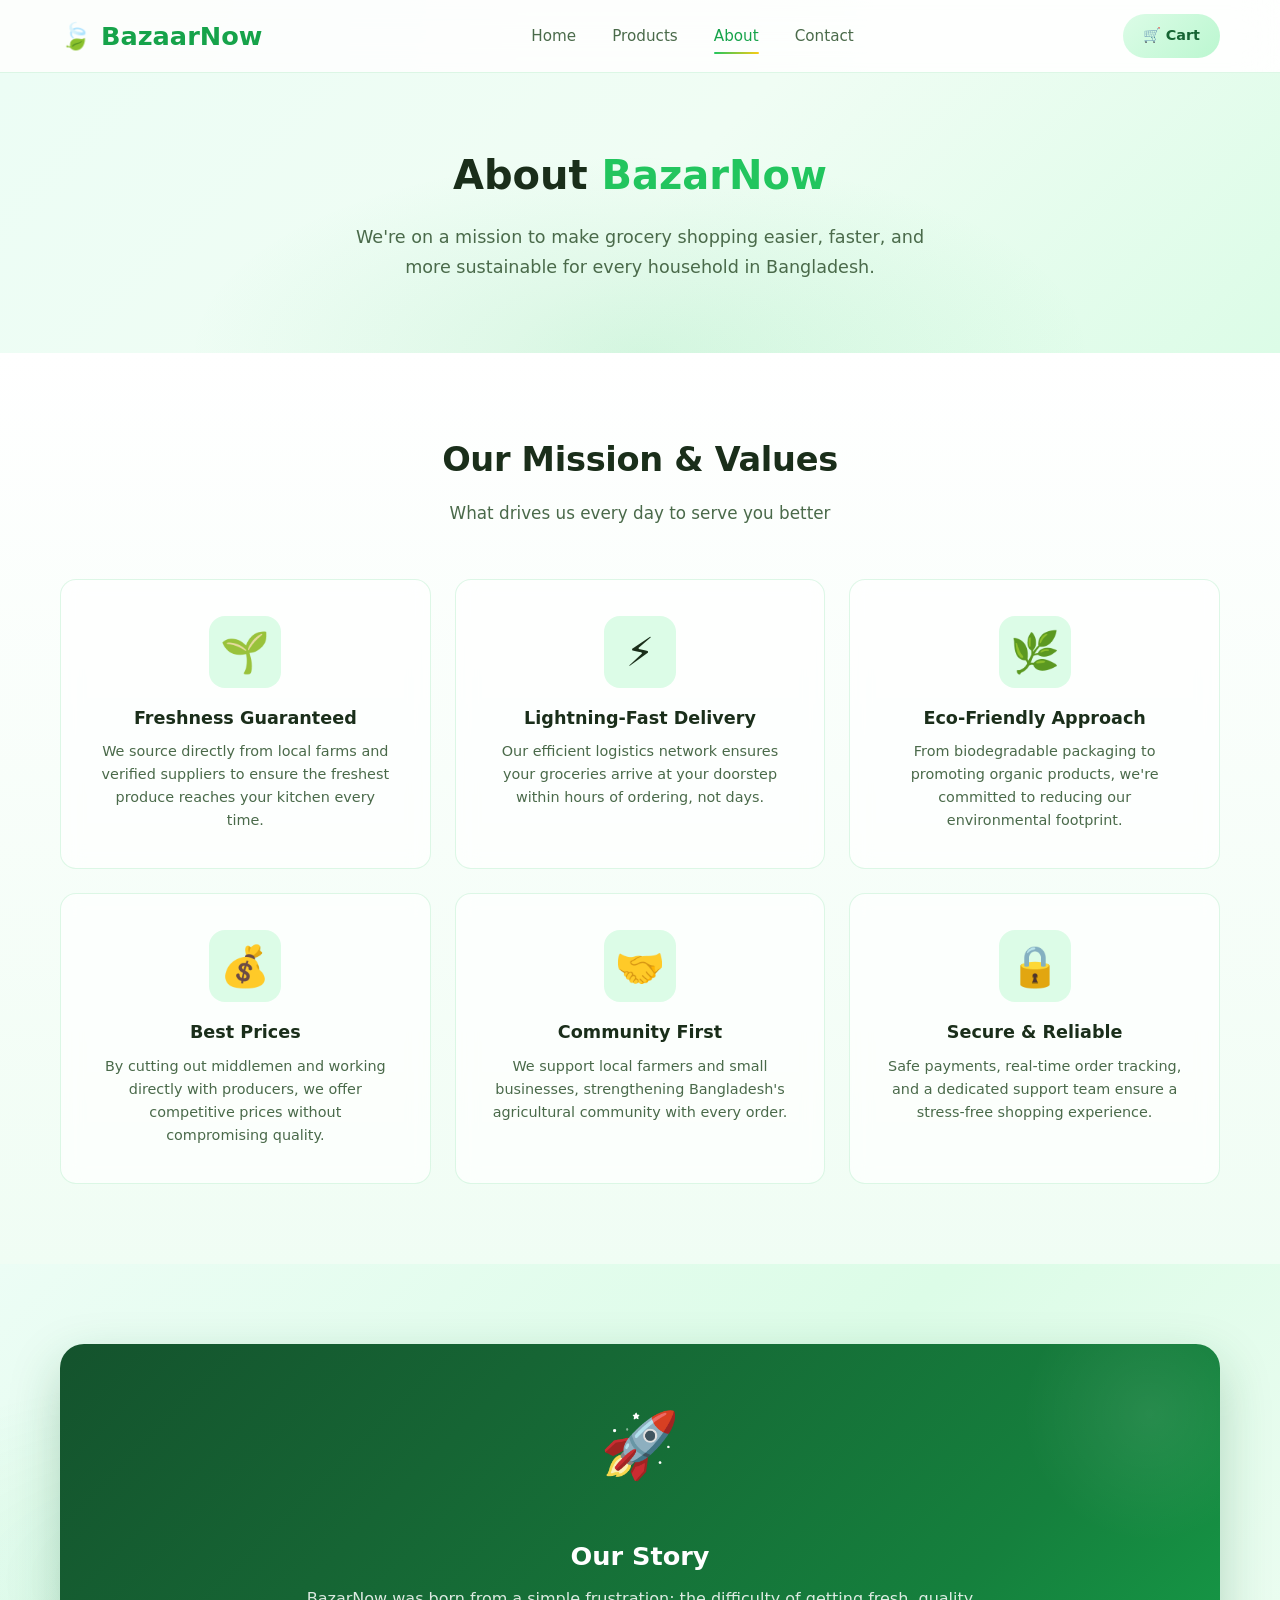
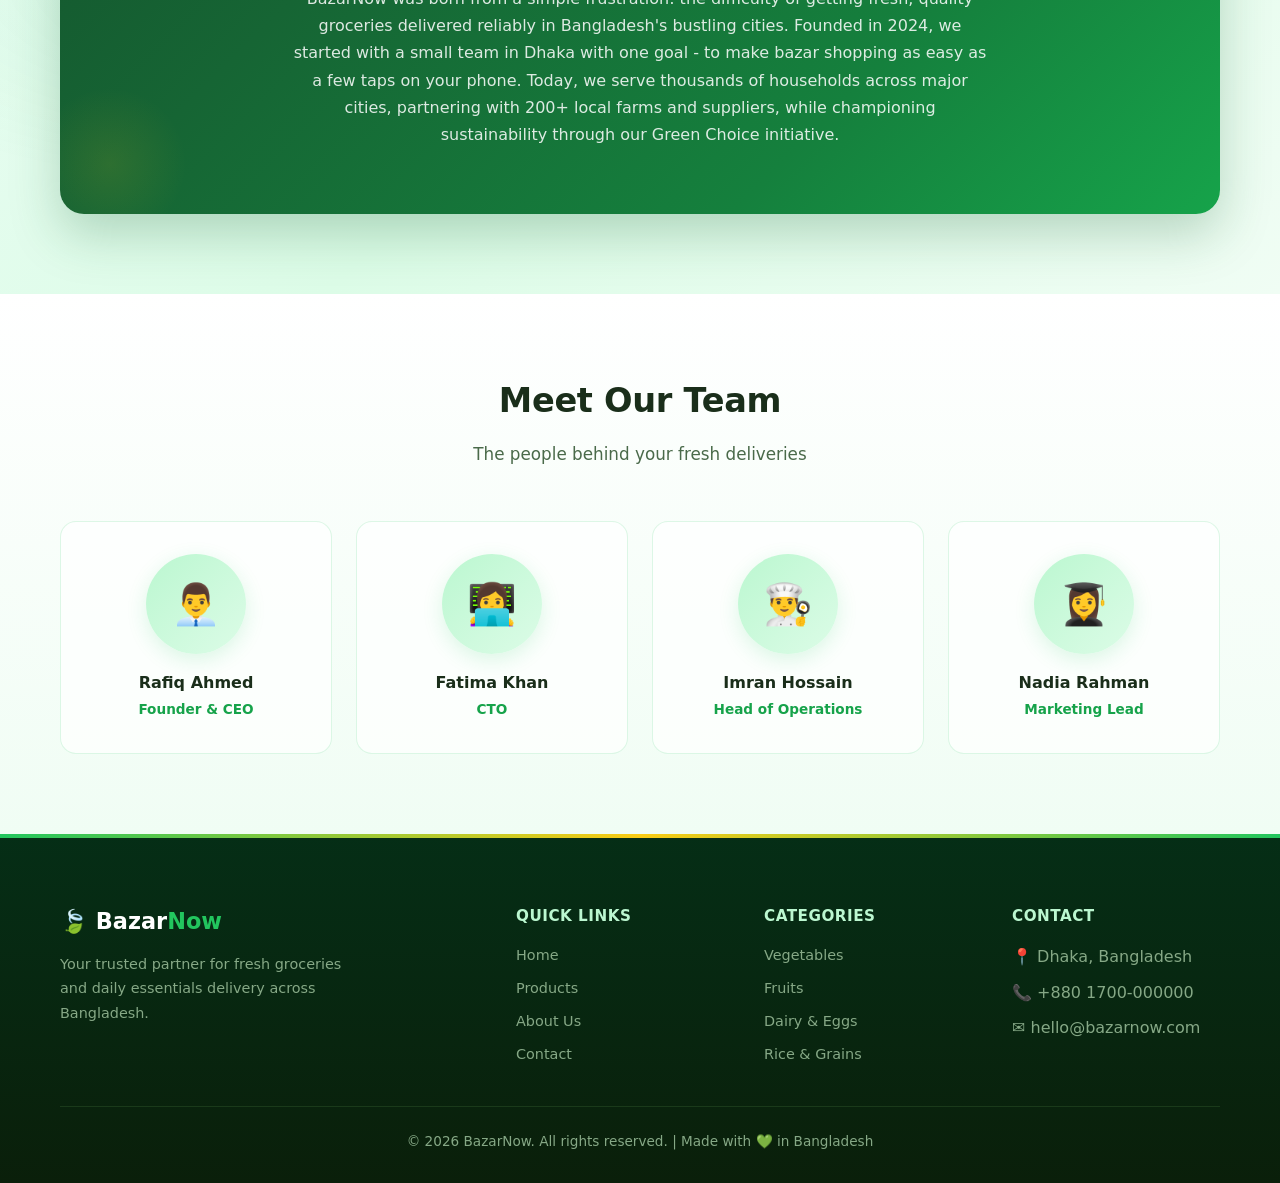
==== about.html @ e4dab31b "Add files via upload" ====
<!DOCTYPE html>
<html lang="en">
<head>
  <meta charset="UTF-8">
  <meta name="viewport" content="width=device-width, initial-scale=1.0">
  <title>About Us - BazarNow</title>
  <link rel="preconnect" href="https://fonts.googleapis.com">
  <link rel="preconnect" href="https://fonts.gstatic.com" crossorigin>
  <link href="https://fonts.googleapis.com/css2?family=Inter:wght@400;500;600;700&family=Plus+Jakarta+Sans:wght@600;700;800&display=swap" rel="stylesheet">
  <link rel="stylesheet" href="style.css">
</head>
<body>

  <!-- Navbar -->
  <nav class="navbar">
    <div class="container">
      <a href="index.html" class="navbar__logo">&#127811; BazaarNow</a>
      <div class="navbar__links">
        <a href="index.html">Home</a>
        <a href="products.html">Products</a>
        <a href="about.html" class="active">About</a>
        <a href="contact.html">Contact</a>
      </div>
      <div style="display:flex;align-items:center;gap:16px;">
        <a href="cart.html" class="navbar__cart">
          &#128722; Cart
          <span class="navbar__cart-count">0</span>
        </a>
        <button class="hamburger" onclick="toggleNav()">
          <span></span><span></span><span></span>
        </button>
      </div>
    </div>
  </nav>

  <!-- About Hero -->
  <section class="about-hero">
    <div class="container">
      <h1 class="about-hero__title">About <span style="color:var(--primary);">BazarNow</span></h1>
      <p class="about-hero__text">We're on a mission to make grocery shopping easier, faster, and more sustainable for every household in Bangladesh.</p>
    </div>
  </section>

  <!-- Mission & Values -->
  <section class="section section--white">
    <div class="container">
      <div class="section__header">
        <h2 class="section__title">Our Mission & Values</h2>
        <p class="section__subtitle">What drives us every day to serve you better</p>
      </div>
      <div class="about-grid">
        <div class="about-card">
          <div class="about-card__icon">&#127793;</div>
          <h4 class="about-card__title">Freshness Guaranteed</h4>
          <p class="about-card__text">We source directly from local farms and verified suppliers to ensure the freshest produce reaches your kitchen every time.</p>
        </div>
        <div class="about-card">
          <div class="about-card__icon">&#9889;</div>
          <h4 class="about-card__title">Lightning-Fast Delivery</h4>
          <p class="about-card__text">Our efficient logistics network ensures your groceries arrive at your doorstep within hours of ordering, not days.</p>
        </div>
        <div class="about-card">
          <div class="about-card__icon">&#127807;</div>
          <h4 class="about-card__title">Eco-Friendly Approach</h4>
          <p class="about-card__text">From biodegradable packaging to promoting organic products, we're committed to reducing our environmental footprint.</p>
        </div>
        <div class="about-card">
          <div class="about-card__icon">&#128176;</div>
          <h4 class="about-card__title">Best Prices</h4>
          <p class="about-card__text">By cutting out middlemen and working directly with producers, we offer competitive prices without compromising quality.</p>
        </div>
        <div class="about-card">
          <div class="about-card__icon">&#129309;</div>
          <h4 class="about-card__title">Community First</h4>
          <p class="about-card__text">We support local farmers and small businesses, strengthening Bangladesh's agricultural community with every order.</p>
        </div>
        <div class="about-card">
          <div class="about-card__icon">&#128274;</div>
          <h4 class="about-card__title">Secure & Reliable</h4>
          <p class="about-card__text">Safe payments, real-time order tracking, and a dedicated support team ensure a stress-free shopping experience.</p>
        </div>
      </div>
    </div>
  </section>

  <!-- Our Story -->
  <section class="section section--green">
    <div class="container">
      <div class="green-banner" style="flex-direction:column;text-align:center;">
        <div class="green-banner__icon">&#128640;</div>
        <div>
          <h3 class="green-banner__title">Our Story</h3>
          <p class="green-banner__text" style="max-width:700px;margin:0 auto 16px;">
            BazarNow was born from a simple frustration: the difficulty of getting fresh, quality groceries delivered reliably in Bangladesh's bustling cities. Founded in 2024, we started with a small team in Dhaka with one goal - to make bazar shopping as easy as a few taps on your phone. Today, we serve thousands of households across major cities, partnering with 200+ local farms and suppliers, while championing sustainability through our Green Choice initiative.
          </p>
        </div>
      </div>
    </div>
  </section>

  <!-- Team -->
  <section class="section section--white">
    <div class="container">
      <div class="section__header">
        <h2 class="section__title">Meet Our Team</h2>
        <p class="section__subtitle">The people behind your fresh deliveries</p>
      </div>
      <div class="team-grid">
        <div class="team-card">
          <div class="team-card__avatar">&#128104;&#8205;&#128188;</div>
          <h4 class="team-card__name">Rafiq Ahmed</h4>
          <p class="team-card__role">Founder & CEO</p>
        </div>
        <div class="team-card">
          <div class="team-card__avatar">&#128105;&#8205;&#128187;</div>
          <h4 class="team-card__name">Fatima Khan</h4>
          <p class="team-card__role">CTO</p>
        </div>
        <div class="team-card">
          <div class="team-card__avatar">&#128104;&#8205;&#127859;</div>
          <h4 class="team-card__name">Imran Hossain</h4>
          <p class="team-card__role">Head of Operations</p>
        </div>
        <div class="team-card">
          <div class="team-card__avatar">&#128105;&#8205;&#127891;</div>
          <h4 class="team-card__name">Nadia Rahman</h4>
          <p class="team-card__role">Marketing Lead</p>
        </div>
      </div>
    </div>
  </section>

  <!-- Footer -->
  <footer class="footer">
    <div class="container">
      <div class="footer-grid">
        <div>
          <div class="footer__brand-name">&#127811; Bazar<span>Now</span></div>
          <p class="footer__brand-text">Your trusted partner for fresh groceries and daily essentials delivery across Bangladesh.</p>
        </div>
        <div>
          <div class="footer__heading">Quick Links</div>
          <div class="footer__links">
            <a href="index.html">Home</a>
            <a href="products.html">Products</a>
            <a href="about.html">About Us</a>
            <a href="contact.html">Contact</a>
          </div>
        </div>
        <div>
          <div class="footer__heading">Categories</div>
          <div class="footer__links">
            <a href="products.html?category=vegetables">Vegetables</a>
            <a href="products.html?category=fruits">Fruits</a>
            <a href="products.html?category=dairy">Dairy & Eggs</a>
            <a href="products.html?category=rice">Rice & Grains</a>
          </div>
        </div>
        <div>
          <div class="footer__heading">Contact</div>
          <div class="footer__links">
            <span>&#128205; Dhaka, Bangladesh</span>
            <span>&#128222; +880 1700-000000</span>
            <span>&#9993; hello@bazarnow.com</span>
          </div>
        </div>
      </div>
      <div class="footer__bottom">
        &copy; 2026 BazarNow. All rights reserved. | Made with &#128154; in Bangladesh
      </div>
    </div>
  </footer>

  <script src="app.js"></script>
</body>
</html>
---- style.css ----
/* ===== Google Fonts (loaded via HTML) ===== */
/* Inter + Plus Jakarta Sans from Google Fonts */

/* ===== CSS Variables & Reset ===== */
:root {
  --primary: #22c55e;
  --primary-dark: #16a34a;
  --primary-deeper: #166534;
  --primary-light: #dcfce7;
  --primary-xlight: #f0fdf4;
  --accent: #facc15;
  --accent-dark: #eab308;
  --text: #1a2e1a;
  --text-light: #4a6a4a;
  --bg: #f3faf3;
  --white: #ffffff;
  --border: #d1e7d1;
  --shadow: 0 2px 8px rgba(22,101,52,0.06);
  --shadow-md: 0 8px 24px rgba(22,101,52,0.1);
  --shadow-lg: 0 16px 40px rgba(22,101,52,0.14);
  --shadow-glow: 0 0 30px rgba(34,197,94,0.15);
  --radius: 16px;
  --radius-sm: 10px;
  --radius-lg: 24px;
  --transition: all 0.3s cubic-bezier(0.4, 0, 0.2, 1);
  --max-width: 1200px;
  --glass: rgba(255,255,255,0.7);
  --glass-border: rgba(34,197,94,0.15);
}

*, *::before, *::after {
  margin: 0;
  padding: 0;
  box-sizing: border-box;
}

html {
  scroll-behavior: smooth;
}

body {
  font-family: 'Segoe UI', system-ui, -apple-system, sans-serif;
  color: var(--text);
  background: var(--bg);
  background-image:
    radial-gradient(ellipse at 0% 0%, rgba(34,197,94,0.06) 0%, transparent 50%),
    radial-gradient(ellipse at 100% 100%, rgba(34,197,94,0.05) 0%, transparent 50%);
  background-attachment: fixed;
  line-height: 1.6;
  min-height: 100vh;
}

a {
  text-decoration: none;
  color: inherit;
}

ul { list-style: none; }

img {
  max-width: 100%;
  display: block;
}

button {
  cursor: pointer;
  border: none;
  font-family: inherit;
}

input, select, textarea {
  font-family: inherit;
  font-size: inherit;
}

.container {
  max-width: var(--max-width);
  margin: 0 auto;
  padding: 0 20px;
}

/* ===== Navbar ===== */
.navbar {
  background: rgba(255,255,255,0.85);
  backdrop-filter: blur(20px);
  -webkit-backdrop-filter: blur(20px);
  border-bottom: 1px solid var(--glass-border);
  position: sticky;
  top: 0;
  z-index: 1000;
}

.navbar .container {
  display: flex;
  align-items: center;
  justify-content: space-between;
  height: 72px;
}

.navbar__logo {
  font-size: 1.6rem;
  font-weight: 800;
  color: var(--primary-dark);
  display: flex;
  align-items: center;
  gap: 8px;
}

.navbar__logo span {
  color: var(--text);
}

.navbar__links {
  display: flex;
  align-items: center;
  gap: 36px;
}

.navbar__links a {
  font-weight: 500;
  color: var(--text-light);
  transition: var(--transition);
  position: relative;
  padding: 6px 0;
  font-size: 0.95rem;
}

.navbar__links a:hover,
.navbar__links a.active {
  color: var(--primary-dark);
}

.navbar__links a.active::after {
  content: '';
  position: absolute;
  bottom: 0;
  left: 0;
  width: 100%;
  height: 2.5px;
  background: linear-gradient(90deg, var(--primary), var(--accent));
  border-radius: 2px;
}

.navbar__cart {
  position: relative;
  display: flex;
  align-items: center;
  gap: 6px;
  background: linear-gradient(135deg, var(--primary-light), #bbf7d0);
  padding: 10px 20px;
  border-radius: 50px;
  font-weight: 600;
  color: var(--primary-deeper);
  transition: var(--transition);
  font-size: 0.9rem;
}

.navbar__cart:hover {
  background: linear-gradient(135deg, var(--primary), var(--primary-dark));
  color: var(--white);
  box-shadow: var(--shadow-glow);
  transform: translateY(-1px);
}

.navbar__cart-count {
  background: var(--accent);
  color: var(--text);
  font-size: 0.7rem;
  font-weight: 700;
  width: 20px;
  height: 20px;
  border-radius: 50%;
  display: flex;
  align-items: center;
  justify-content: center;
  position: absolute;
  top: -4px;
  right: -4px;
  box-shadow: 0 2px 6px rgba(250,204,21,0.4);
}

.hamburger {
  display: none;
  flex-direction: column;
  gap: 5px;
  background: none;
  padding: 4px;
}

.hamburger span {
  width: 24px;
  height: 2px;
  background: var(--text);
  border-radius: 2px;
  transition: var(--transition);
}

/* ===== Hero Section ===== */
.hero {
  background:
    radial-gradient(ellipse at 20% 80%, rgba(34,197,94,0.12) 0%, transparent 50%),
    radial-gradient(ellipse at 80% 20%, rgba(250,204,21,0.08) 0%, transparent 50%),
    linear-gradient(160deg, #ecfdf5 0%, #f0fdf4 40%, #fefce8 100%);
  padding: 90px 0;
  position: relative;
  overflow: hidden;
}

.hero::before {
  content: '';
  position: absolute;
  top: -200px;
  right: -200px;
  width: 500px;
  height: 500px;
  background: radial-gradient(circle, rgba(34,197,94,0.08) 0%, transparent 60%);
  border-radius: 50%;
}

.hero .container {
  display: flex;
  align-items: center;
  gap: 60px;
  position: relative;
}

.hero__content {
  flex: 1;
}

.hero__badge {
  display: inline-flex;
  align-items: center;
  gap: 6px;
  background: rgba(34,197,94,0.12);
  color: var(--primary-deeper);
  padding: 8px 18px;
  border-radius: 50px;
  font-size: 0.82rem;
  font-weight: 600;
  margin-bottom: 24px;
  border: 1px solid rgba(34,197,94,0.2);
  backdrop-filter: blur(10px);
}

.hero__title {
  font-size: 3.4rem;
  font-weight: 800;
  line-height: 1.12;
  margin-bottom: 20px;
  color: var(--text);
  letter-spacing: -0.5px;
}

.hero__title span {
  background: linear-gradient(135deg, var(--primary-dark), var(--primary));
  -webkit-background-clip: text;
  -webkit-text-fill-color: transparent;
  background-clip: text;
}

.hero__subtitle {
  font-size: 1.15rem;
  color: var(--text-light);
  margin-bottom: 36px;
  max-width: 480px;
  line-height: 1.7;
}

.hero__actions {
  display: flex;
  gap: 16px;
  flex-wrap: wrap;
}

.hero__image {
  flex: 1;
  display: flex;
  justify-content: center;
}

.hero__image-frame {
  width: 420px;
  height: 420px;
  border-radius: 50%;
  overflow: hidden;
  box-shadow:
    0 20px 60px rgba(22,101,52,0.2),
    0 0 0 6px var(--white),
    0 0 0 10px rgba(34,197,94,0.2);
  flex-shrink: 0;
}

.hero__image-frame img {
  width: 100%;
  height: 100%;
  object-fit: cover;
  display: block;
}

/* ===== Buttons ===== */
.btn {
  display: inline-flex;
  align-items: center;
  gap: 8px;
  padding: 13px 30px;
  border-radius: 50px;
  font-weight: 600;
  font-size: 0.95rem;
  transition: var(--transition);
  position: relative;
  overflow: hidden;
}

.btn--primary {
  background: linear-gradient(135deg, var(--primary), var(--primary-dark));
  color: var(--white);
  box-shadow: 0 4px 16px rgba(34,197,94,0.3);
}

.btn--primary:hover {
  box-shadow: 0 6px 24px rgba(34,197,94,0.45);
  transform: translateY(-2px);
}

.btn--outline {
  border: 2px solid var(--primary);
  color: var(--primary-dark);
  background: transparent;
}

.btn--outline:hover {
  background: var(--primary);
  color: var(--white);
  transform: translateY(-2px);
  box-shadow: 0 4px 16px rgba(34,197,94,0.3);
}

.btn--accent {
  background: linear-gradient(135deg, var(--accent), var(--accent-dark));
  color: var(--text);
}

.btn--accent:hover {
  transform: translateY(-2px);
  box-shadow: 0 4px 16px rgba(250,204,21,0.4);
}

.btn--sm {
  padding: 8px 18px;
  font-size: 0.85rem;
}

.btn--full {
  width: 100%;
  justify-content: center;
}

/* ===== Stats Bar ===== */
.stats {
  background: linear-gradient(135deg, rgba(255,255,255,0.9), rgba(240,253,244,0.9));
  backdrop-filter: blur(10px);
  padding: 32px 0;
  border-bottom: 1px solid var(--glass-border);
}

.stats .container {
  display: flex;
  justify-content: center;
  gap: 60px;
}

.stats__item {
  text-align: center;
}

.stats__number {
  font-size: 2.2rem;
  font-weight: 800;
  background: linear-gradient(135deg, var(--primary-dark), var(--primary));
  -webkit-background-clip: text;
  -webkit-text-fill-color: transparent;
  background-clip: text;
}

.stats__label {
  font-size: 0.85rem;
  color: var(--text-light);
  margin-top: 4px;
  font-weight: 500;
}

/* ===== Section Titles ===== */
.section {
  padding: 80px 0;
}

.section--gray {
  background:
    radial-gradient(ellipse at 50% 0%, rgba(34,197,94,0.04) 0%, transparent 60%),
    var(--bg);
}

.section--white {
  background: linear-gradient(180deg, var(--white) 0%, var(--primary-xlight) 100%);
}

.section--green {
  background:
    radial-gradient(ellipse at 30% 50%, rgba(34,197,94,0.1) 0%, transparent 50%),
    linear-gradient(135deg, #ecfdf5 0%, #dcfce7 50%, #f0fdf4 100%);
}

.section__header {
  text-align: center;
  margin-bottom: 52px;
}

.section__title {
  font-size: 2.1rem;
  font-weight: 800;
  margin-bottom: 12px;
  letter-spacing: -0.3px;
}

.section__subtitle {
  color: var(--text-light);
  font-size: 1.05rem;
  max-width: 550px;
  margin: 0 auto;
  line-height: 1.7;
}

/* ===== Categories ===== */
.categories-grid {
  display: grid;
  grid-template-columns: repeat(auto-fill, minmax(150px, 1fr));
  gap: 20px;
}

.category-card {
  background: var(--glass);
  backdrop-filter: blur(10px);
  border: 1px solid var(--glass-border);
  border-radius: var(--radius);
  padding: 28px 16px;
  text-align: center;
  transition: var(--transition);
  cursor: pointer;
}

.category-card:hover {
  border-color: var(--primary);
  box-shadow: var(--shadow-md), var(--shadow-glow);
  transform: translateY(-6px);
  background: var(--white);
}

.category-card__image {
  width: 80px;
  height: 80px;
  border-radius: 50%;
  overflow: hidden;
  margin: 0 auto 12px;
  border: 3px solid var(--border);
  transition: var(--transition);
  box-shadow: var(--shadow);
}

.category-card__image img {
  width: 100%;
  height: 100%;
  object-fit: cover;
  display: block;
}

.category-card:hover .category-card__image {
  border-color: var(--primary);
  transform: scale(1.08);
  box-shadow: 0 0 0 4px rgba(34,197,94,0.15);
}

.category-card__name {
  font-weight: 600;
  font-size: 0.9rem;
}

.category-card__count {
  font-size: 0.78rem;
  color: var(--text-light);
  margin-top: 4px;
}

/* ===== Product Cards ===== */
.products-grid {
  display: grid;
  grid-template-columns: repeat(auto-fill, minmax(260px, 1fr));
  gap: 24px;
}

.product-card {
  background: var(--white);
  border: 1px solid var(--glass-border);
  border-radius: var(--radius);
  overflow: hidden;
  transition: var(--transition);
  box-shadow: var(--shadow);
}

.product-card:hover {
  box-shadow: var(--shadow-lg);
  transform: translateY(-6px);
  border-color: rgba(34,197,94,0.25);
}

.product-card__image {
  height: 200px;
  position: relative;
  overflow: hidden;
  background: linear-gradient(135deg, #f0fdf4, #ecfdf5);
}

.product-card__image img {
  width: 100%;
  height: 100%;
  object-fit: cover;
  transition: transform 0.5s cubic-bezier(0.4, 0, 0.2, 1);
  display: block;
}

.product-card:hover .product-card__image img {
  transform: scale(1.08);
}

.product-card__badge {
  position: absolute;
  top: 12px;
  left: 12px;
  padding: 5px 12px;
  border-radius: 50px;
  font-size: 0.72rem;
  font-weight: 700;
  text-transform: uppercase;
  letter-spacing: 0.3px;
  backdrop-filter: blur(8px);
  z-index: 1;
}

.badge--green {
  background: rgba(34,197,94,0.15);
  color: var(--primary-deeper);
  border: 1px solid rgba(34,197,94,0.25);
}

.badge--sale {
  background: rgba(239,68,68,0.1);
  color: #dc2626;
  border: 1px solid rgba(239,68,68,0.2);
}

.badge--new {
  background: rgba(37,99,235,0.1);
  color: #2563eb;
  border: 1px solid rgba(37,99,235,0.2);
}

.product-card__body {
  padding: 20px;
}

.product-card__category {
  font-size: 0.75rem;
  color: var(--primary-dark);
  text-transform: uppercase;
  letter-spacing: 0.8px;
  margin-bottom: 6px;
  font-weight: 600;
}

.product-card__name {
  font-size: 1.05rem;
  font-weight: 700;
  margin-bottom: 4px;
}

.product-card__weight {
  font-size: 0.82rem;
  color: var(--text-light);
  margin-bottom: 14px;
}

.product-card__footer {
  display: flex;
  align-items: center;
  justify-content: space-between;
}

.product-card__price {
  font-size: 1.2rem;
  font-weight: 800;
  color: var(--primary-dark);
}

.product-card__price .original {
  font-size: 0.82rem;
  color: var(--text-light);
  text-decoration: line-through;
  font-weight: 400;
  margin-left: 6px;
}

.product-card__add {
  width: 42px;
  height: 42px;
  border-radius: 50%;
  background: linear-gradient(135deg, var(--primary), var(--primary-dark));
  color: var(--white);
  font-size: 1.3rem;
  display: flex;
  align-items: center;
  justify-content: center;
  transition: var(--transition);
  box-shadow: 0 4px 12px rgba(34,197,94,0.3);
}

.product-card__add:hover {
  transform: scale(1.15) rotate(90deg);
  box-shadow: 0 6px 20px rgba(34,197,94,0.45);
}

/* ===== Green Choice Banner ===== */
.green-banner {
  background: linear-gradient(135deg, #14532d 0%, #166534 30%, #15803d 70%, #16a34a 100%);
  border-radius: var(--radius-lg);
  color: var(--white);
  padding: 50px;
  display: flex;
  align-items: center;
  gap: 40px;
  position: relative;
  overflow: hidden;
  box-shadow: 0 20px 50px rgba(22,101,52,0.25);
}

.green-banner::before {
  content: '';
  position: absolute;
  right: -80px;
  top: -80px;
  width: 300px;
  height: 300px;
  background: radial-gradient(circle, rgba(255,255,255,0.08) 0%, transparent 60%);
  border-radius: 50%;
}

.green-banner::after {
  content: '';
  position: absolute;
  left: -40px;
  bottom: -40px;
  width: 180px;
  height: 180px;
  background: radial-gradient(circle, rgba(250,204,21,0.1) 0%, transparent 60%);
  border-radius: 50%;
}

.green-banner__icon {
  font-size: 4rem;
  flex-shrink: 0;
  position: relative;
  z-index: 1;
}

.green-banner__title {
  font-size: 1.6rem;
  font-weight: 700;
  margin-bottom: 8px;
}

.green-banner__text {
  opacity: 0.85;
  margin-bottom: 16px;
  max-width: 500px;
  line-height: 1.7;
}

.green-banner .btn {
  background: var(--white);
  color: var(--primary-deeper);
  box-shadow: 0 4px 16px rgba(0,0,0,0.1);
}

.green-banner .btn:hover {
  background: var(--accent);
  color: var(--text);
  box-shadow: 0 4px 16px rgba(250,204,21,0.4);
}

/* ===== How It Works ===== */
.steps-grid {
  display: grid;
  grid-template-columns: repeat(auto-fit, minmax(220px, 1fr));
  gap: 32px;
  text-align: center;
}

.step-card {
  padding: 32px 24px;
  background: var(--glass);
  backdrop-filter: blur(10px);
  border-radius: var(--radius);
  border: 1px solid var(--glass-border);
  transition: var(--transition);
}

.step-card:hover {
  box-shadow: var(--shadow-md);
  transform: translateY(-4px);
}

.step-card__number {
  width: 64px;
  height: 64px;
  background: linear-gradient(135deg, var(--primary), var(--primary-dark));
  color: var(--white);
  border-radius: 50%;
  display: flex;
  align-items: center;
  justify-content: center;
  font-size: 1.5rem;
  font-weight: 800;
  margin: 0 auto 18px;
  box-shadow: 0 6px 20px rgba(34,197,94,0.3);
}

.step-card__title {
  font-weight: 700;
  font-size: 1.1rem;
  margin-bottom: 8px;
}

.step-card__text {
  font-size: 0.9rem;
  color: var(--text-light);
  line-height: 1.6;
}

/* ===== Products Page ===== */
.products-page {
  display: grid;
  grid-template-columns: 250px 1fr;
  gap: 32px;
  align-items: start;
}

.filter-sidebar {
  background: var(--glass);
  backdrop-filter: blur(10px);
  border: 1px solid var(--glass-border);
  border-radius: var(--radius);
  padding: 24px;
  position: sticky;
  top: 90px;
}

.filter-sidebar__title {
  font-size: 1.1rem;
  font-weight: 700;
  margin-bottom: 20px;
  padding-bottom: 12px;
  border-bottom: 2px solid var(--primary-light);
  color: var(--primary-deeper);
}

.filter-group {
  margin-bottom: 20px;
}

.filter-group__label {
  font-weight: 600;
  font-size: 0.9rem;
  margin-bottom: 10px;
  display: block;
  color: var(--primary-dark);
}

.filter-group label {
  display: flex;
  align-items: center;
  gap: 8px;
  padding: 7px 0;
  font-size: 0.9rem;
  color: var(--text-light);
  cursor: pointer;
  transition: var(--transition);
}

.filter-group label:hover {
  color: var(--primary-dark);
}

.filter-group input[type="checkbox"],
.filter-group input[type="radio"] {
  accent-color: var(--primary);
  width: 16px;
  height: 16px;
}

.search-bar {
  display: flex;
  gap: 12px;
  margin-bottom: 24px;
}

.search-bar__input {
  flex: 1;
  padding: 14px 24px;
  border: 1px solid var(--glass-border);
  border-radius: 50px;
  font-size: 0.95rem;
  outline: none;
  transition: var(--transition);
  background: var(--glass);
  backdrop-filter: blur(10px);
}

.search-bar__input:focus {
  border-color: var(--primary);
  box-shadow: 0 0 0 4px rgba(34,197,94,0.1);
  background: var(--white);
}

.sort-select {
  padding: 12px 24px;
  border: 1px solid var(--glass-border);
  border-radius: 50px;
  outline: none;
  font-size: 0.9rem;
  background: var(--glass);
  cursor: pointer;
  transition: var(--transition);
}

.sort-select:focus {
  border-color: var(--primary);
}

/* ===== Cart Page ===== */
.cart-layout {
  display: grid;
  grid-template-columns: 1fr 360px;
  gap: 32px;
  align-items: start;
}

.cart-items {
  display: flex;
  flex-direction: column;
  gap: 16px;
}

.cart-item {
  background: var(--white);
  border: 1px solid var(--glass-border);
  border-radius: var(--radius);
  padding: 20px;
  display: flex;
  align-items: center;
  gap: 20px;
  transition: var(--transition);
  box-shadow: var(--shadow);
}

.cart-item:hover {
  box-shadow: var(--shadow-md);
  transform: translateX(4px);
}

.cart-item__image {
  width: 80px;
  height: 80px;
  background: var(--primary-xlight);
  border-radius: var(--radius-sm);
  overflow: hidden;
  flex-shrink: 0;
  box-shadow: var(--shadow);
}

.cart-item__image img {
  width: 100%;
  height: 100%;
  object-fit: cover;
  display: block;
}

.cart-item__info {
  flex: 1;
}

.cart-item__name {
  font-weight: 700;
  margin-bottom: 2px;
}

.cart-item__weight {
  font-size: 0.82rem;
  color: var(--text-light);
}

.cart-item__qty {
  display: flex;
  align-items: center;
  gap: 12px;
}

.cart-item__qty button {
  width: 34px;
  height: 34px;
  border-radius: 50%;
  background: var(--primary-xlight);
  border: 1px solid var(--border);
  font-size: 1rem;
  display: flex;
  align-items: center;
  justify-content: center;
  transition: var(--transition);
}

.cart-item__qty button:hover {
  background: var(--primary);
  border-color: var(--primary);
  color: var(--white);
}

.cart-item__qty span {
  font-weight: 700;
  min-width: 24px;
  text-align: center;
}

.cart-item__price {
  font-weight: 800;
  color: var(--primary-dark);
  font-size: 1.1rem;
  min-width: 80px;
  text-align: right;
}

.cart-item__remove {
  background: none;
  color: var(--text-light);
  font-size: 1.2rem;
  padding: 4px;
  transition: var(--transition);
}

.cart-item__remove:hover {
  color: #dc2626;
  transform: scale(1.2);
}

/* ===== Cart Summary ===== */
.cart-summary {
  background: linear-gradient(180deg, var(--white), var(--primary-xlight));
  border: 1px solid var(--glass-border);
  border-radius: var(--radius);
  padding: 28px;
  position: sticky;
  top: 90px;
  box-shadow: var(--shadow);
}

.cart-summary__title {
  font-size: 1.2rem;
  font-weight: 700;
  margin-bottom: 20px;
  padding-bottom: 16px;
  border-bottom: 2px solid var(--primary-light);
  color: var(--primary-deeper);
}

.cart-summary__row {
  display: flex;
  justify-content: space-between;
  margin-bottom: 12px;
  font-size: 0.95rem;
}

.cart-summary__row.total {
  font-size: 1.2rem;
  font-weight: 800;
  margin-top: 16px;
  padding-top: 16px;
  border-top: 2px solid var(--primary-light);
  color: var(--primary-dark);
}

.cart-summary .btn {
  margin-top: 20px;
}

.cart-empty {
  text-align: center;
  padding: 80px 20px;
  background: var(--glass);
  border-radius: var(--radius-lg);
  border: 2px dashed var(--border);
}

.cart-empty__icon {
  font-size: 4rem;
  margin-bottom: 16px;
}

.cart-empty__title {
  font-size: 1.3rem;
  font-weight: 700;
  margin-bottom: 8px;
}

.cart-empty__text {
  color: var(--text-light);
  margin-bottom: 24px;
}

/* ===== Checkout ===== */
.checkout-layout {
  display: grid;
  grid-template-columns: 1fr 400px;
  gap: 32px;
  align-items: start;
}

.checkout-form {
  background: var(--white);
  border: 1px solid var(--glass-border);
  border-radius: var(--radius);
  padding: 36px;
  box-shadow: var(--shadow);
}

.checkout-form__title {
  font-size: 1.2rem;
  font-weight: 700;
  margin-bottom: 24px;
  padding-bottom: 16px;
  border-bottom: 2px solid var(--primary-light);
  color: var(--primary-deeper);
}

.form-grid {
  display: grid;
  grid-template-columns: 1fr 1fr;
  gap: 16px;
}

.form-group {
  margin-bottom: 16px;
}

.form-group--full {
  grid-column: 1 / -1;
}

.form-group label {
  display: block;
  font-weight: 600;
  font-size: 0.88rem;
  margin-bottom: 8px;
  color: var(--text);
}

.form-group input,
.form-group select,
.form-group textarea {
  width: 100%;
  padding: 13px 18px;
  border: 1px solid var(--border);
  border-radius: var(--radius-sm);
  outline: none;
  transition: var(--transition);
  background: var(--primary-xlight);
}

.form-group input:focus,
.form-group select:focus,
.form-group textarea:focus {
  border-color: var(--primary);
  box-shadow: 0 0 0 4px rgba(34,197,94,0.1);
  background: var(--white);
}

.payment-methods {
  display: flex;
  flex-direction: column;
  gap: 12px;
  margin-bottom: 20px;
}

.payment-method {
  display: flex;
  align-items: center;
  gap: 12px;
  padding: 16px 20px;
  border: 2px solid var(--border);
  border-radius: var(--radius-sm);
  cursor: pointer;
  transition: var(--transition);
  background: var(--primary-xlight);
}

.payment-method:hover,
.payment-method.active {
  border-color: var(--primary);
  background: var(--primary-light);
  box-shadow: 0 0 0 3px rgba(34,197,94,0.1);
}

.payment-method__icon {
  font-size: 1.5rem;
}

.payment-method__name {
  font-weight: 600;
}

.payment-method__desc {
  font-size: 0.8rem;
  color: var(--text-light);
}

/* ===== Order Summary Sidebar ===== */
.order-summary {
  background: linear-gradient(180deg, var(--white), var(--primary-xlight));
  border: 1px solid var(--glass-border);
  border-radius: var(--radius);
  padding: 28px;
  position: sticky;
  top: 90px;
  box-shadow: var(--shadow);
}

.order-summary__title {
  font-size: 1.2rem;
  font-weight: 700;
  margin-bottom: 20px;
  padding-bottom: 16px;
  border-bottom: 2px solid var(--primary-light);
  color: var(--primary-deeper);
}

.order-summary__item {
  display: flex;
  justify-content: space-between;
  align-items: center;
  padding: 10px 0;
  font-size: 0.9rem;
  border-bottom: 1px solid rgba(34,197,94,0.08);
}

.order-summary__item:last-of-type {
  border-bottom: none;
}

.order-summary__item-name {
  display: flex;
  align-items: center;
  gap: 10px;
}

.order-summary__item-name span.emoji {
  font-size: 1.2rem;
}

.order-summary__item-qty {
  color: var(--text-light);
  font-size: 0.82rem;
}

/* ===== About Page ===== */
.about-hero {
  background:
    radial-gradient(ellipse at 50% 100%, rgba(34,197,94,0.12) 0%, transparent 50%),
    linear-gradient(135deg, #ecfdf5, #f0fdf4, #dcfce7);
  padding: 70px 0;
  text-align: center;
}

.about-hero__title {
  font-size: 2.5rem;
  font-weight: 800;
  margin-bottom: 16px;
}

.about-hero__text {
  color: var(--text-light);
  max-width: 600px;
  margin: 0 auto;
  font-size: 1.1rem;
  line-height: 1.7;
}

.about-grid {
  display: grid;
  grid-template-columns: repeat(auto-fit, minmax(280px, 1fr));
  gap: 24px;
}

.about-card {
  background: var(--glass);
  backdrop-filter: blur(10px);
  border: 1px solid var(--glass-border);
  border-radius: var(--radius);
  padding: 36px;
  text-align: center;
  transition: var(--transition);
}

.about-card:hover {
  box-shadow: var(--shadow-md);
  transform: translateY(-6px);
  background: var(--white);
  border-color: rgba(34,197,94,0.3);
}

.about-card__icon {
  font-size: 2.5rem;
  margin-bottom: 16px;
  display: inline-flex;
  width: 72px;
  height: 72px;
  align-items: center;
  justify-content: center;
  background: var(--primary-light);
  border-radius: var(--radius);
}

.about-card__title {
  font-weight: 700;
  font-size: 1.1rem;
  margin-bottom: 8px;
}

.about-card__text {
  font-size: 0.9rem;
  color: var(--text-light);
  line-height: 1.6;
}

.team-grid {
  display: grid;
  grid-template-columns: repeat(auto-fit, minmax(200px, 1fr));
  gap: 24px;
  text-align: center;
}

.team-card {
  padding: 32px 24px;
  background: var(--glass);
  border: 1px solid var(--glass-border);
  border-radius: var(--radius);
  transition: var(--transition);
}

.team-card:hover {
  box-shadow: var(--shadow-md);
  transform: translateY(-4px);
}

.team-card__avatar {
  width: 100px;
  height: 100px;
  border-radius: 50%;
  background: linear-gradient(135deg, #bbf7d0, var(--primary-light));
  display: flex;
  align-items: center;
  justify-content: center;
  font-size: 2.5rem;
  margin: 0 auto 16px;
  box-shadow: 0 6px 20px rgba(34,197,94,0.15);
}

.team-card__name {
  font-weight: 700;
  margin-bottom: 4px;
}

.team-card__role {
  font-size: 0.85rem;
  color: var(--primary-dark);
  font-weight: 600;
}

/* ===== Contact Page ===== */
.contact-layout {
  display: grid;
  grid-template-columns: 1fr 1fr;
  gap: 40px;
}

.contact-info {
  display: flex;
  flex-direction: column;
  gap: 24px;
}

.contact-info-card {
  display: flex;
  gap: 16px;
  align-items: flex-start;
  padding: 20px;
  background: var(--glass);
  border: 1px solid var(--glass-border);
  border-radius: var(--radius-sm);
  transition: var(--transition);
}

.contact-info-card:hover {
  box-shadow: var(--shadow);
  border-color: var(--primary);
}

.contact-info-card__icon {
  width: 50px;
  height: 50px;
  border-radius: var(--radius-sm);
  background: linear-gradient(135deg, var(--primary-light), #bbf7d0);
  display: flex;
  align-items: center;
  justify-content: center;
  font-size: 1.3rem;
  flex-shrink: 0;
}

.contact-info-card__title {
  font-weight: 700;
  margin-bottom: 4px;
}

.contact-info-card__text {
  font-size: 0.9rem;
  color: var(--text-light);
}

.contact-form {
  background: var(--white);
  border: 1px solid var(--glass-border);
  border-radius: var(--radius);
  padding: 36px;
  box-shadow: var(--shadow);
}

.contact-form textarea {
  resize: vertical;
  min-height: 120px;
}

/* ===== Footer ===== */
.footer {
  background: linear-gradient(180deg, #052e16 0%, #0a1f0a 100%);
  color: #86a886;
  padding: 70px 0 30px;
  position: relative;
}

.footer::before {
  content: '';
  position: absolute;
  top: 0;
  left: 0;
  right: 0;
  height: 4px;
  background: linear-gradient(90deg, var(--primary), var(--accent), var(--primary));
}

.footer-grid {
  display: grid;
  grid-template-columns: 2fr 1fr 1fr 1fr;
  gap: 40px;
  margin-bottom: 40px;
}

.footer__brand-name {
  font-size: 1.4rem;
  font-weight: 800;
  color: var(--white);
  margin-bottom: 12px;
}

.footer__brand-name span {
  color: var(--primary);
}

.footer__brand-text {
  font-size: 0.9rem;
  line-height: 1.7;
  max-width: 300px;
}

.footer__heading {
  color: #bbf7d0;
  font-weight: 700;
  margin-bottom: 16px;
  font-size: 0.95rem;
  text-transform: uppercase;
  letter-spacing: 0.5px;
}

.footer__links {
  display: flex;
  flex-direction: column;
  gap: 10px;
}

.footer__links a {
  font-size: 0.9rem;
  transition: var(--transition);
}

.footer__links a:hover {
  color: var(--primary);
  transform: translateX(4px);
}

.footer__bottom {
  border-top: 1px solid #1a3a1a;
  padding-top: 24px;
  text-align: center;
  font-size: 0.85rem;
}

/* ===== Success Modal ===== */
.modal-overlay {
  position: fixed;
  inset: 0;
  background: rgba(5,46,22,0.6);
  backdrop-filter: blur(8px);
  display: flex;
  align-items: center;
  justify-content: center;
  z-index: 2000;
  opacity: 0;
  visibility: hidden;
  transition: var(--transition);
}

.modal-overlay.active {
  opacity: 1;
  visibility: visible;
}

.modal {
  background: var(--white);
  border-radius: var(--radius-lg);
  padding: 48px;
  text-align: center;
  max-width: 440px;
  width: 90%;
  transform: scale(0.9);
  transition: var(--transition);
  box-shadow: var(--shadow-lg);
}

.modal-overlay.active .modal {
  transform: scale(1);
}

.modal__icon {
  font-size: 4rem;
  margin-bottom: 16px;
}

.modal__title {
  font-size: 1.5rem;
  font-weight: 800;
  margin-bottom: 8px;
}

.modal__text {
  color: var(--text-light);
  margin-bottom: 8px;
}

.modal__order-id {
  font-weight: 700;
  color: var(--primary-dark);
  font-size: 1.1rem;
  margin-bottom: 24px;
}

/* ===== Toast ===== */
.toast-container {
  position: fixed;
  bottom: 24px;
  right: 24px;
  z-index: 3000;
  display: flex;
  flex-direction: column;
  gap: 8px;
}

.toast {
  background: linear-gradient(135deg, #14532d, #166534);
  color: var(--white);
  padding: 14px 24px;
  border-radius: 50px;
  font-size: 0.9rem;
  font-weight: 500;
  box-shadow: 0 8px 24px rgba(22,101,52,0.3);
  animation: toastIn 0.3s ease, toastOut 0.3s ease 2.5s forwards;
  display: flex;
  align-items: center;
  gap: 8px;
  border: 1px solid rgba(34,197,94,0.3);
}

@keyframes toastIn {
  from { transform: translateY(20px) scale(0.95); opacity: 0; }
  to { transform: translateY(0) scale(1); opacity: 1; }
}

@keyframes toastOut {
  from { transform: translateY(0) scale(1); opacity: 1; }
  to { transform: translateY(20px) scale(0.95); opacity: 0; }
}

/* ===== Page Header ===== */
.page-header {
  background:
    radial-gradient(ellipse at 80% 50%, rgba(34,197,94,0.1) 0%, transparent 50%),
    linear-gradient(135deg, #ecfdf5, #f0fdf4, #dcfce7);
  padding: 44px 0;
}

.page-header__title {
  font-size: 2rem;
  font-weight: 800;
  letter-spacing: -0.3px;
}

.page-header__breadcrumb {
  display: flex;
  align-items: center;
  gap: 8px;
  margin-top: 8px;
  font-size: 0.9rem;
  color: var(--text-light);
}

.page-header__breadcrumb a {
  color: var(--primary-dark);
  font-weight: 500;
}

/* ===== Responsive ===== */
@media (max-width: 1024px) {
  .products-page {
    grid-template-columns: 220px 1fr;
  }

  .checkout-layout,
  .cart-layout {
    grid-template-columns: 1fr;
  }

  .footer-grid {
    grid-template-columns: 1fr 1fr;
  }
}

@media (max-width: 768px) {
  .hamburger { display: flex; }

  .navbar__links {
    position: fixed;
    top: 72px;
    right: -100%;
    width: 280px;
    height: calc(100vh - 72px);
    background: rgba(255,255,255,0.95);
    backdrop-filter: blur(20px);
    flex-direction: column;
    padding: 32px;
    gap: 24px;
    box-shadow: var(--shadow-lg);
    transition: var(--transition);
  }

  .navbar__links.open {
    right: 0;
  }

  .hero .container {
    flex-direction: column;
    text-align: center;
  }

  .hero__title {
    font-size: 2.2rem;
  }

  .hero__subtitle {
    margin: 0 auto 32px;
  }

  .hero__actions {
    justify-content: center;
  }

  .hero__image-frame {
    width: 260px;
    height: 260px;
  }

  .stats .container {
    gap: 24px;
    flex-wrap: wrap;
  }

  .products-page {
    grid-template-columns: 1fr;
  }

  .filter-sidebar {
    position: static;
  }

  .contact-layout {
    grid-template-columns: 1fr;
  }

  .footer-grid {
    grid-template-columns: 1fr;
  }

  .green-banner {
    flex-direction: column;
    text-align: center;
    padding: 32px;
  }

  .form-grid {
    grid-template-columns: 1fr;
  }

  .cart-item {
    flex-wrap: wrap;
  }

  .section {
    padding: 60px 0;
  }
}

@media (max-width: 480px) {
  .hero__title { font-size: 1.8rem; }
  .section__title { font-size: 1.5rem; }
  .categories-grid { grid-template-columns: repeat(2, 1fr); }
  .products-grid { grid-template-columns: 1fr; }
  .hero { padding: 60px 0; }
}
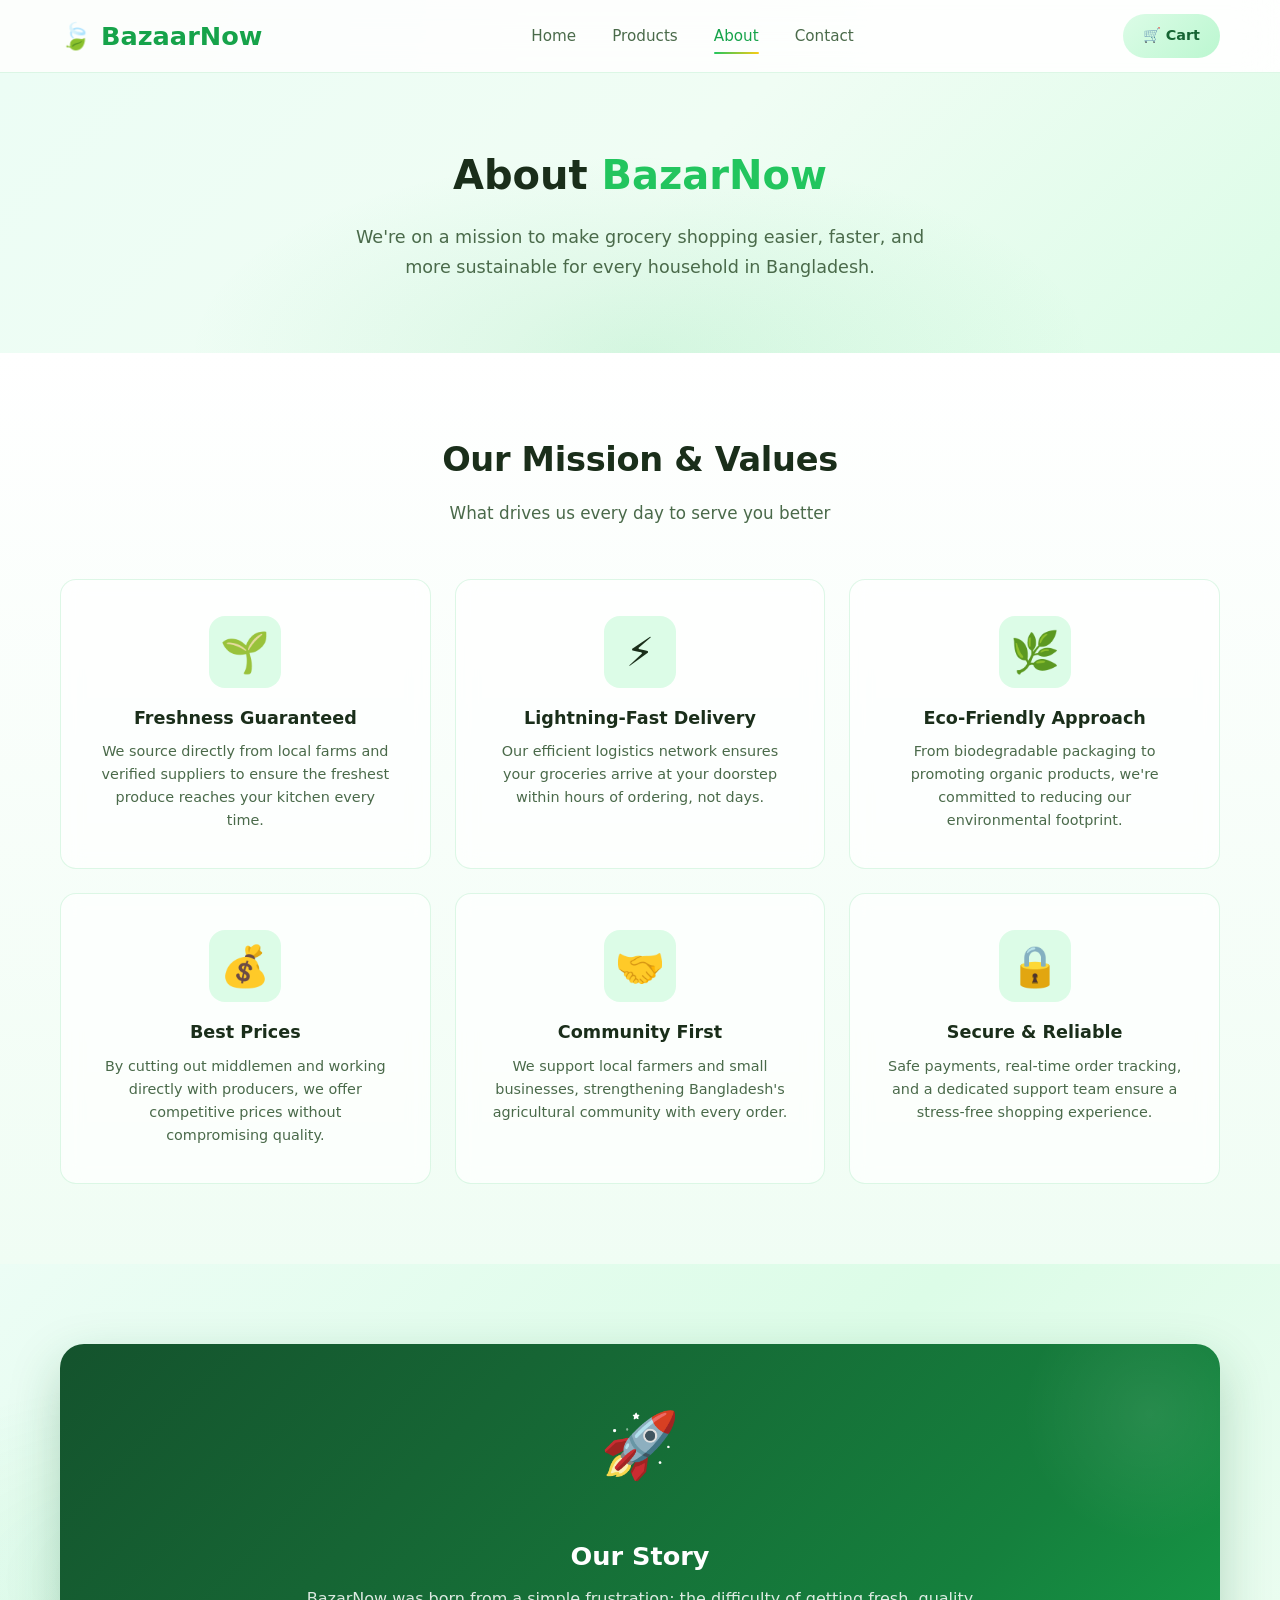
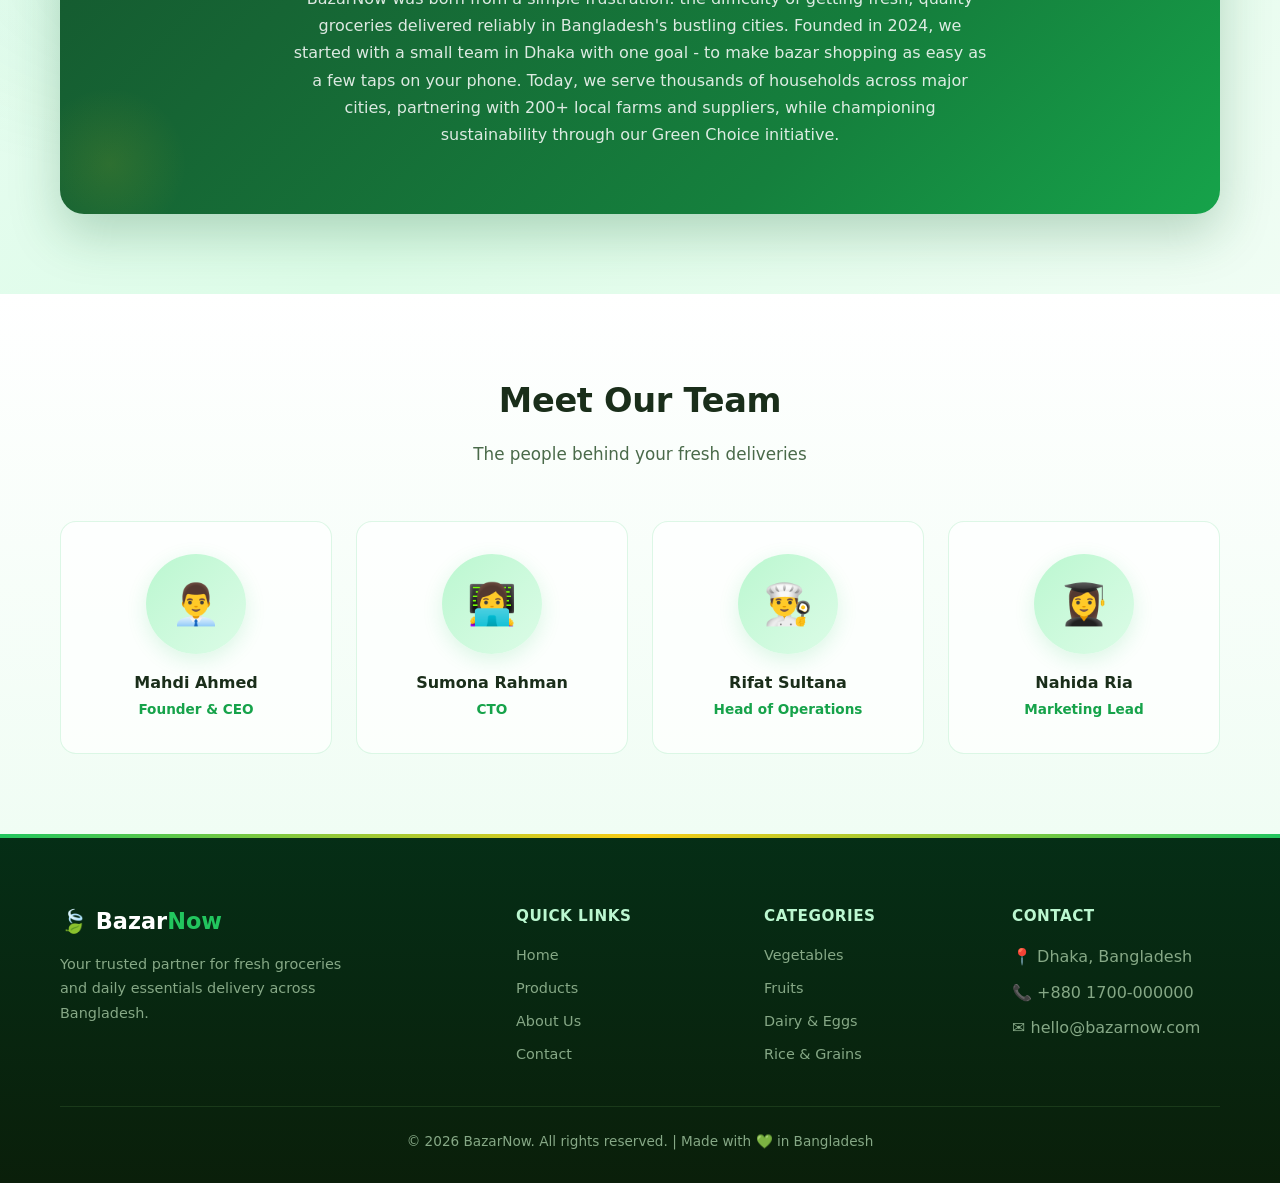
==== commit 87da38b5: "Update about.html" ====
--- a/about.html
+++ b/about.html
@@ -108,22 +108,22 @@
       <div class="team-grid">
         <div class="team-card">
           <div class="team-card__avatar">&#128104;&#8205;&#128188;</div>
-          <h4 class="team-card__name">Rafiq Ahmed</h4>
+          <h4 class="team-card__name">Mahdi Ahmed</h4>
           <p class="team-card__role">Founder & CEO</p>
         </div>
         <div class="team-card">
           <div class="team-card__avatar">&#128105;&#8205;&#128187;</div>
-          <h4 class="team-card__name">Fatima Khan</h4>
+          <h4 class="team-card__name">Sumona Rahman</h4>
           <p class="team-card__role">CTO</p>
         </div>
         <div class="team-card">
           <div class="team-card__avatar">&#128104;&#8205;&#127859;</div>
-          <h4 class="team-card__name">Imran Hossain</h4>
+          <h4 class="team-card__name">Rifat Sultana</h4>
           <p class="team-card__role">Head of Operations</p>
         </div>
         <div class="team-card">
           <div class="team-card__avatar">&#128105;&#8205;&#127891;</div>
-          <h4 class="team-card__name">Nadia Rahman</h4>
+          <h4 class="team-card__name">Nahida Ria</h4>
           <p class="team-card__role">Marketing Lead</p>
         </div>
       </div>
